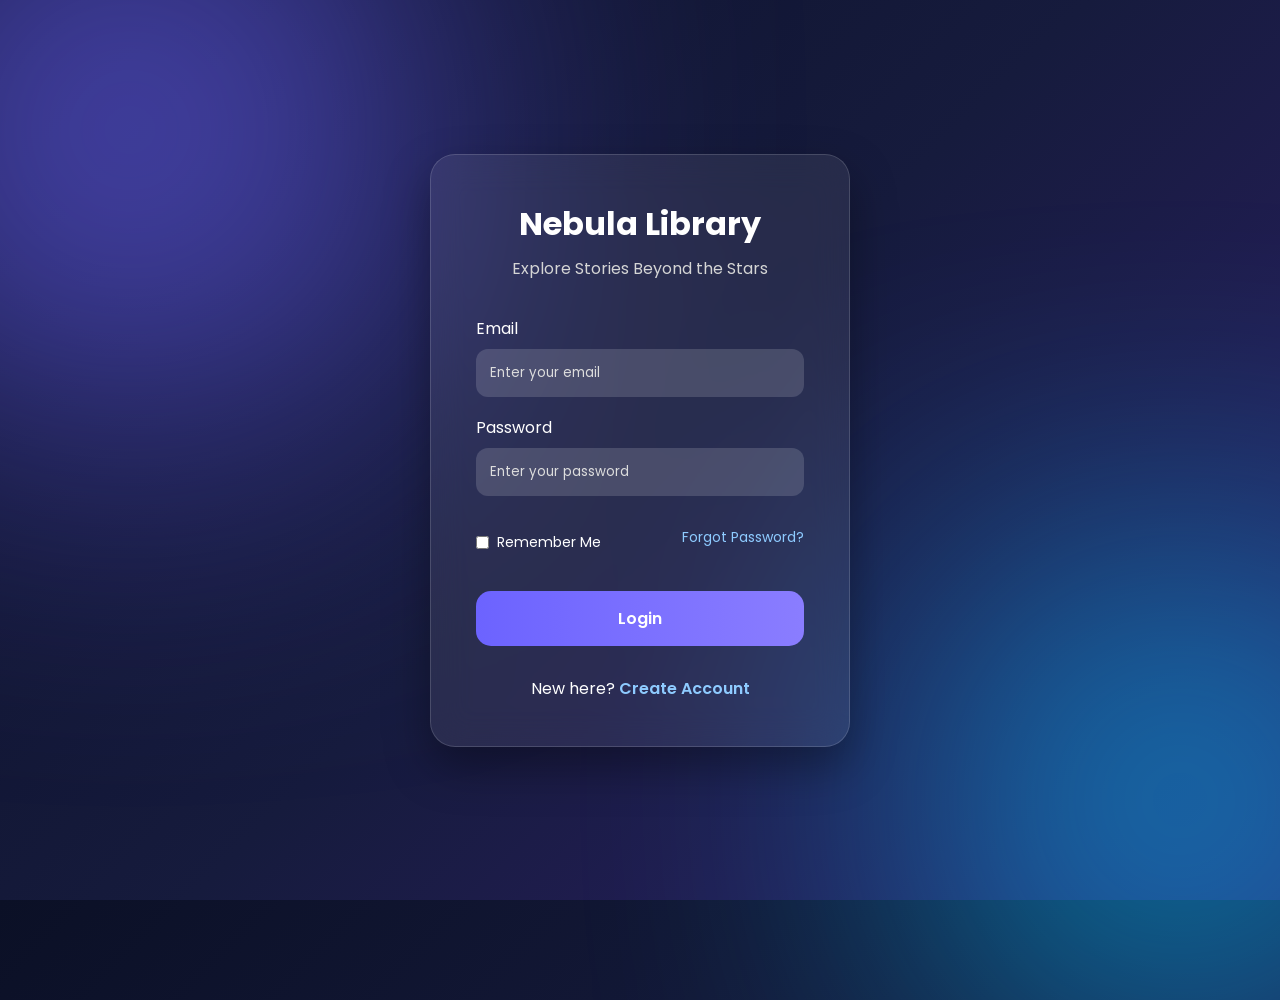
==== index.html @ e9eb09ea "Designed futuristic login page" ====
<!DOCTYPE html>
<html lang="en">
<head>

    <meta charset="UTF-8">
    <meta name="viewport" content="width=device-width, initial-scale=1.0">

    <title>Nebula Library</title>

    <link rel="preconnect" href="https://fonts.googleapis.com">
    <link rel="preconnect" href="https://fonts.gstatic.com" crossorigin>

    <link href="https://fonts.googleapis.com/css2?family=Poppins:wght@300;400;500;600;700&display=swap" rel="stylesheet">

    <link rel="stylesheet" href="css/style.css">

</head>

<body>

<div class="background">

    <div class="login-card">

        <h1>Nebula Library</h1>

        <p class="subtitle">
            Explore Stories Beyond the Stars
        </p>

        <form>

            <label>Email</label>

            <input type="email"
                   placeholder="Enter your email">

            <label>Password</label>

            <input type="password"
                   placeholder="Enter your password">

            <div class="options">

                <label class="remember">

                    <input type="checkbox">

                    Remember Me

                </label>

                <a href="#">Forgot Password?</a>

            </div>

            <button type="button"
                    onclick="window.location='home.html'">

                Login

            </button>

        </form>

        <p class="bottom-text">

            New here?

            <a href="register.html">

                Create Account

            </a>

        </p>

    </div>

</div>

</body>
</html>
---- css/style.css ----
*{
    margin:0;
    padding:0;
    box-sizing:border-box;
    font-family:'Poppins',sans-serif;
}

body{

    min-height:100vh;

    background:linear-gradient(135deg,#0b1026,#161b3d,#2d1f68);

    display:flex;

    justify-content:center;

    align-items:center;

    overflow:hidden;
}

/* Background glow */

body::before{

    content:"";

    position:absolute;

    width:500px;

    height:500px;

    background:#6c63ff;

    border-radius:50%;

    filter:blur(170px);

    left:-120px;

    top:-120px;

}

body::after{

    content:"";

    position:absolute;

    width:400px;

    height:400px;

    background:#00c2ff;

    border-radius:50%;

    filter:blur(160px);

    right:-100px;

    bottom:-100px;

}

.background{

    width:100%;

    display:flex;

    justify-content:center;

    align-items:center;

    z-index:2;

}

.login-card{

    width:420px;

    background:rgba(255,255,255,.08);

    backdrop-filter:blur(18px);

    border:1px solid rgba(255,255,255,.15);

    border-radius:25px;

    padding:45px;

    color:white;

    box-shadow:0 20px 45px rgba(0,0,0,.35);

}

.login-card h1{

    text-align:center;

    margin-bottom:8px;

}

.subtitle{

    text-align:center;

    color:#d5d5d5;

    margin-bottom:35px;

}

label{

    display:block;

    margin-top:18px;

    margin-bottom:8px;

}

input{

    width:100%;

    padding:14px;

    border:none;

    border-radius:12px;

    outline:none;

    background:rgba(255,255,255,.15);

    color:white;

}

input::placeholder{

    color:#ddd;

}

.options{

    margin-top:18px;

    display:flex;

    justify-content:space-between;

    align-items:center;

    font-size:14px;

}

.options a{

    color:#8ecbff;

    text-decoration:none;

}

.remember{

    display:flex;

    align-items:center;

    gap:8px;
}

/* Fix checkbox size */
.remember input{
    width:auto;
    margin:0;
}

button{

    width:100%;

    margin-top:30px;

    padding:15px;

    border:none;

    border-radius:15px;

    cursor:pointer;

    background:linear-gradient(90deg,#6c63ff,#8a7dff);

    color:white;

    font-size:16px;

    font-weight:600;

    transition:.3s;

}

button:hover{

    transform:translateY(-2px);

    box-shadow:0 10px 25px rgba(108,99,255,.45);

}

.bottom-text{

    margin-top:30px;

    text-align:center;

}

.bottom-text a{

    color:#8ecbff;

    text-decoration:none;

    font-weight:600;

}
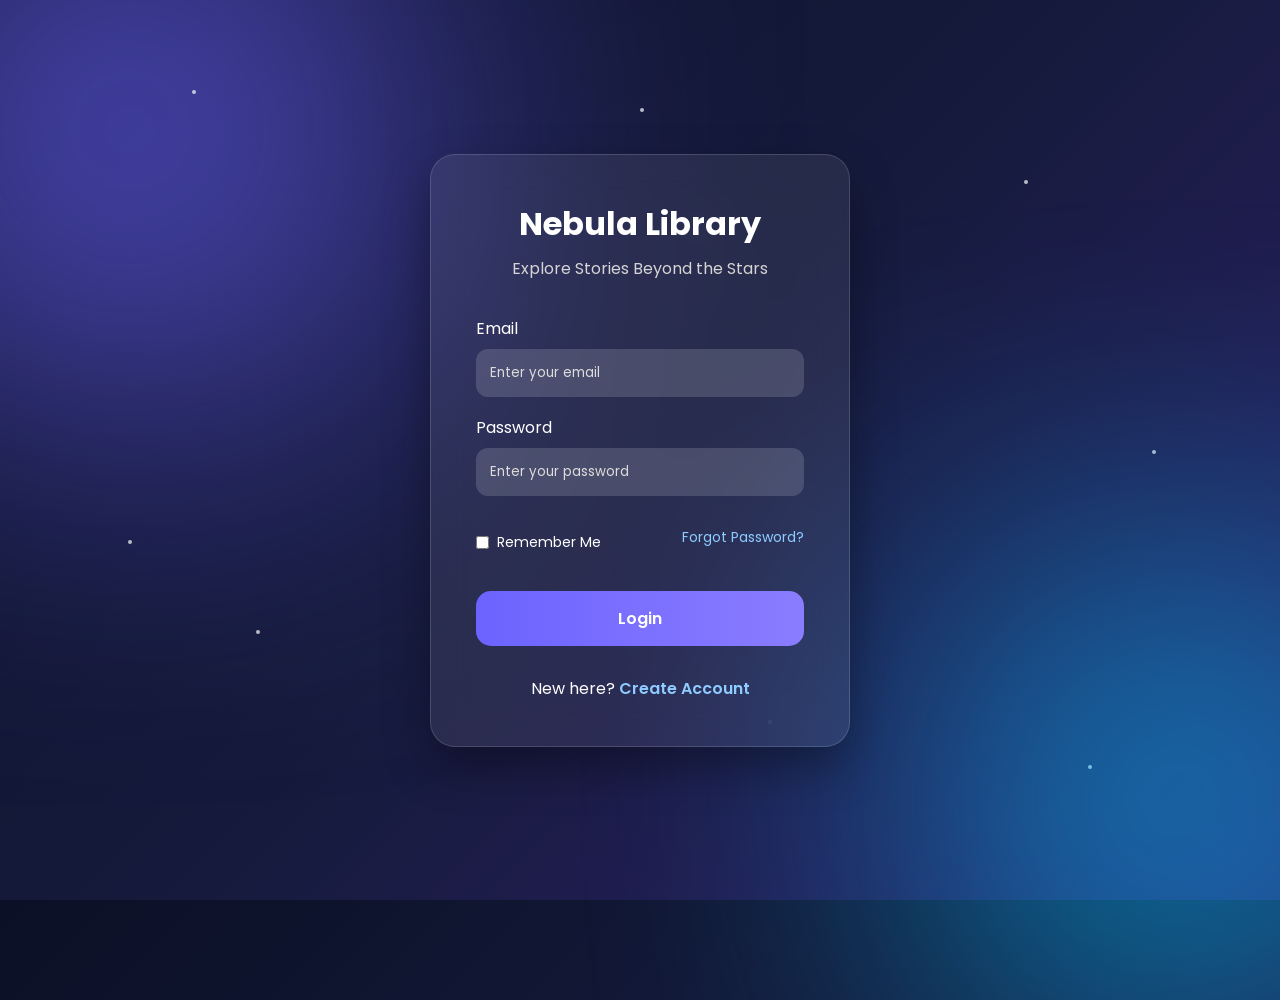
==== commit 13d23f64: "Added final UI polish and responsive design" ====
--- a/index.html
+++ b/index.html
@@ -18,6 +18,19 @@
 
 <body>
 
+<div class="stars">
+    <span></span>
+    <span></span>
+    <span></span>
+    <span></span>
+    <span></span>
+    <span></span>
+    <span></span>
+    <span></span>
+    <span></span>
+    <span></span>
+</div>
+
 <div class="background">
 
     <div class="login-card">
@@ -32,13 +45,17 @@
 
             <label>Email</label>
 
-            <input type="email"
-                   placeholder="Enter your email">
+            <input
+            id="loginEmail"
+            type="email"
+            placeholder="Enter your email">
 
             <label>Password</label>
 
-            <input type="password"
-                   placeholder="Enter your password">
+            <input
+            id="loginPassword"
+            type="password"
+            placeholder="Enter your password">
 
             <div class="options">
 
@@ -54,10 +71,11 @@
 
             </div>
 
-            <button type="button"
-                    onclick="window.location='home.html'">
+            <button
+            type="button"
+            onclick="loginUser()">
 
-                Login
+            Login
 
             </button>
 
@@ -79,5 +97,7 @@
 
 </div>
 
+<script src="js/script.js"></script>
+
 </body>
 </html>
--- a/css/style.css
+++ b/css/style.css
@@ -98,6 +98,8 @@
 
     box-shadow:0 20px 45px rgba(0,0,0,.35);
 
+    animation: floatCard 6s ease-in-out infinite;
+
 }
 
 .login-card h1{
@@ -239,4 +241,170 @@
 
     font-weight:600;
 
+}
+
+@keyframes floatCard {
+
+    0% {
+        transform: translateY(0px);
+    }
+
+    50% {
+        transform: translateY(-8px);
+    }
+
+    100% {
+        transform: translateY(0px);
+    }
+
+}
+
+@keyframes floatCard {
+
+    0% {
+        transform: translateY(0px);
+    }
+
+    50% {
+        transform: translateY(-8px);
+    }
+
+    100% {
+        transform: translateY(0px);
+    }
+
+}
+
+/* ---------- Animated Stars ---------- */
+
+.stars{
+    position:fixed;
+    top:0;
+    left:0;
+    width:100%;
+    height:100%;
+    pointer-events:none;
+    overflow:hidden;
+}
+
+.stars span{
+
+    position:absolute;
+
+    width:4px;
+
+    height:4px;
+
+    background:white;
+
+    border-radius:50%;
+
+    opacity:.7;
+
+    animation:twinkle 4s infinite alternate;
+
+}
+
+.stars span:nth-child(1){top:10%;left:15%;}
+.stars span:nth-child(2){top:20%;left:80%;}
+.stars span:nth-child(3){top:35%;left:40%;}
+.stars span:nth-child(4){top:50%;left:90%;}
+.stars span:nth-child(5){top:70%;left:20%;}
+.stars span:nth-child(6){top:80%;left:60%;}
+.stars span:nth-child(7){top:25%;left:55%;}
+.stars span:nth-child(8){top:60%;left:10%;}
+.stars span:nth-child(9){top:85%;left:85%;}
+.stars span:nth-child(10){top:12%;left:50%;}
+
+@keyframes twinkle{
+
+    from{
+
+        opacity:.2;
+        transform:scale(.8);
+
+    }
+
+    to{
+
+        opacity:1;
+        transform:scale(1.5);
+
+    }
+
+}
+
+body{
+
+    animation:pageFade .8s ease;
+
+}
+
+@keyframes pageFade{
+
+    from{
+
+        opacity:0;
+
+    }
+
+    to{
+
+        opacity:1;
+
+    }
+
+}
+
+@media(max-width:768px){
+
+nav{
+
+flex-direction:column;
+
+gap:15px;
+
+}
+
+.hero h1{
+
+font-size:35px;
+
+}
+
+.search-box{
+
+flex-direction:column;
+
+align-items:center;
+
+}
+
+.search-box input{
+
+width:90%;
+
+}
+
+.book-grid{
+
+grid-template-columns:1fr;
+
+}
+
+.category-grid{
+
+grid-template-columns:1fr;
+
+}
+
+.login-card,
+.register-card{
+
+width:90%;
+
+padding:30px;
+
+}
+
 }
